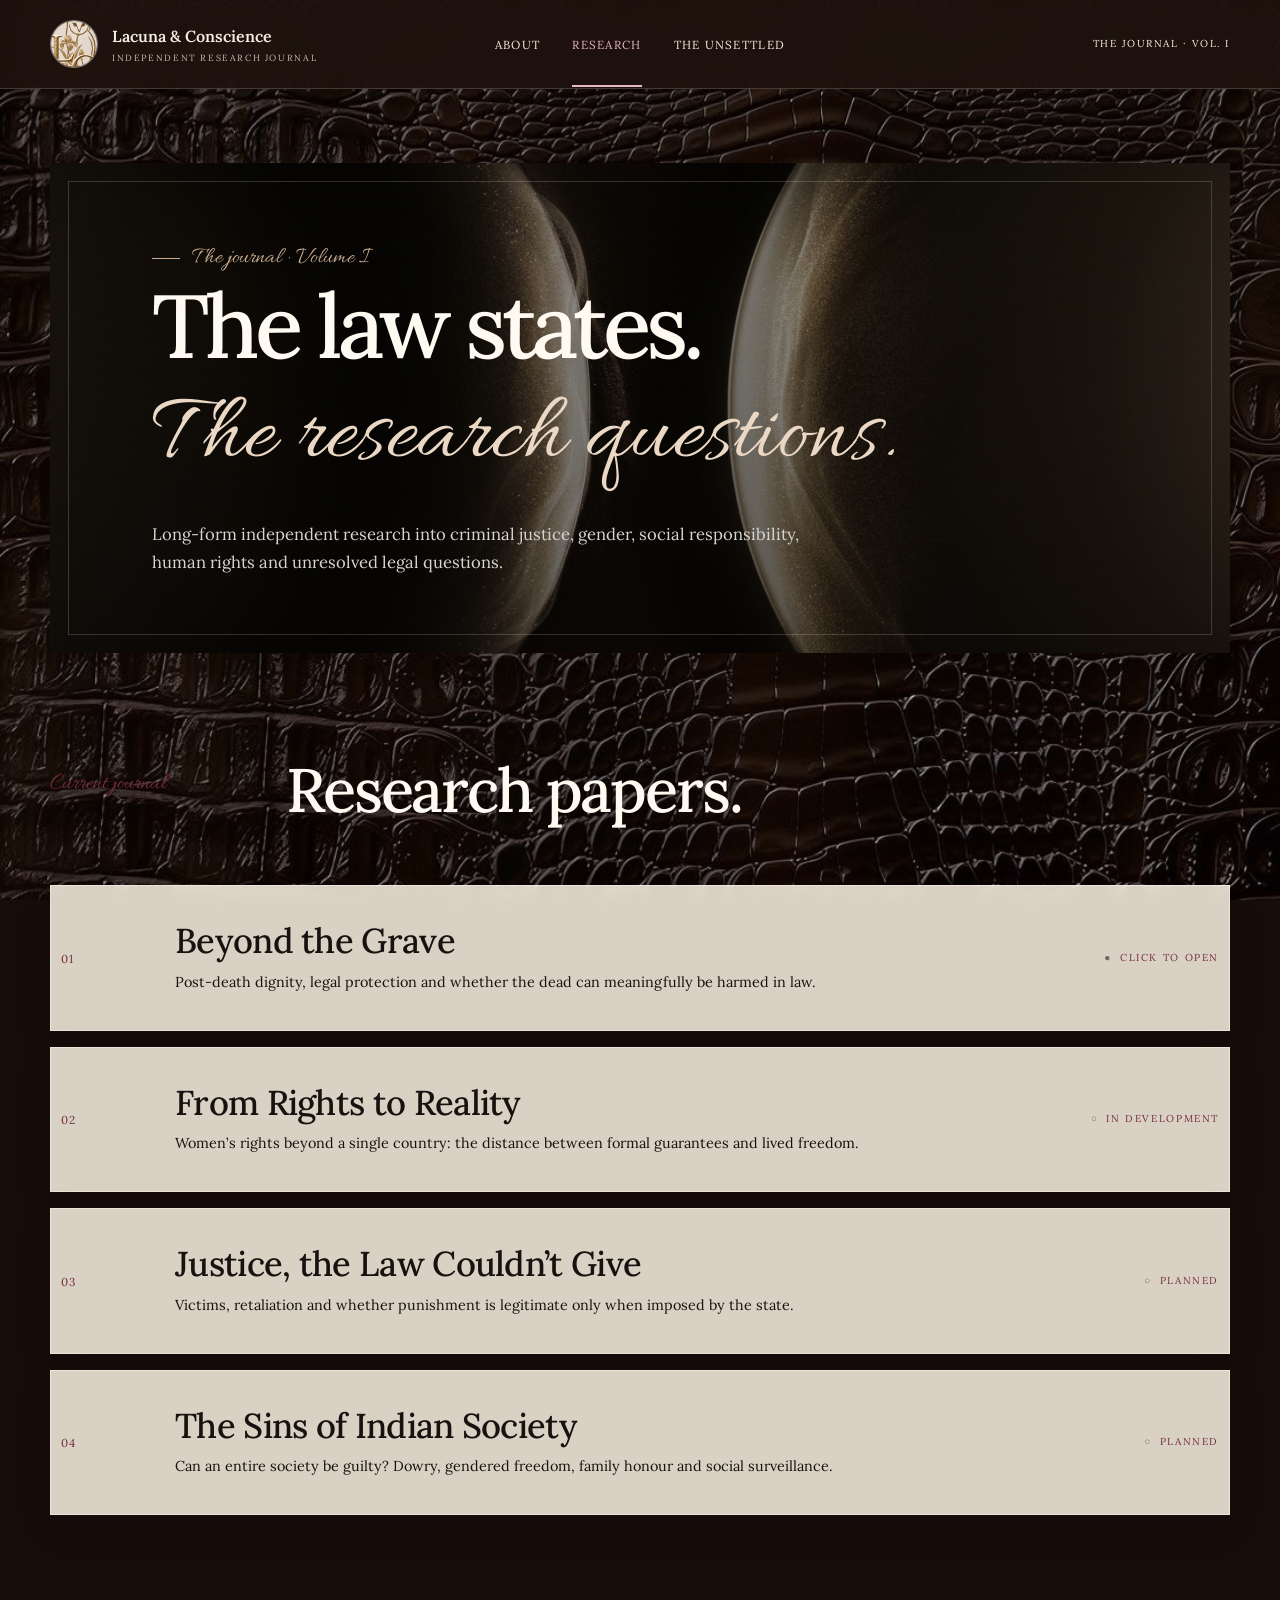
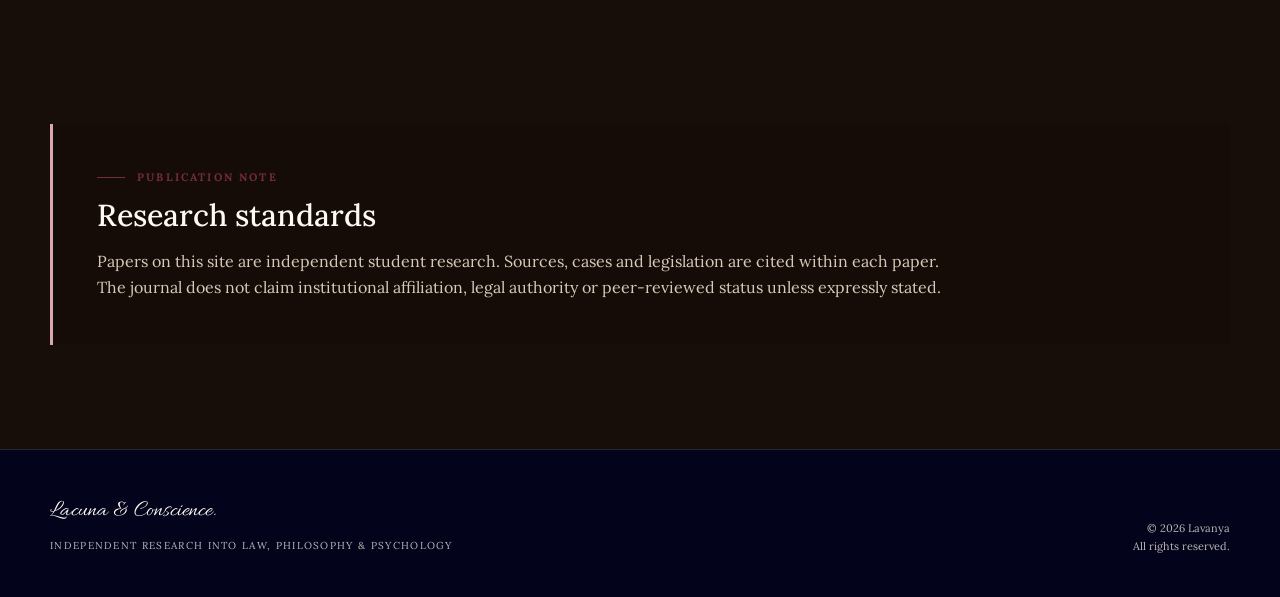
==== research.html @ 78ddcd19 "Add files via upload" ====
<!doctype html><html lang="en"><head><meta charset="utf-8"><meta name="viewport" content="width=device-width,initial-scale=1"><title>Research — Lacuna &amp; Conscience</title><meta name="description" content="Independent research papers from Lacuna &amp; Conscience."><link rel="icon" type="image/png" href="favicon.png"><link rel="apple-touch-icon" href="logo-iris-owl.png"><link rel="preconnect" href="https://fonts.googleapis.com"><link rel="preconnect" href="https://fonts.gstatic.com" crossorigin><link href="https://fonts.googleapis.com/css2?family=Allura&family=Lora:ital,wght@0,400;0,500;0,600;0,700;1,400&display=swap" rel="stylesheet"><link rel="stylesheet" href="styles.css?v=22"></head><body>
<header class="site-header"><div class="wrap nav"><a class="brand" href="index.html"><span class="monogram"><img src="logo-iris-owl.png" alt=""></span><span class="brand-copy"><strong>Lacuna &amp; Conscience</strong><small>Independent research journal</small></span></a><button class="mobile-toggle" aria-label="Open navigation" aria-expanded="false">☰</button><nav class="nav-links"><a href="index.html">About</a><a class="active" href="/lavanya/research/">Research</a><a href="questions.html">The Unsettled</a></nav><div class="issue-mark">The journal · Vol. I</div></div></header>
<main><section class="hero page-hero"><div class="wrap hero-frame"><div class="hero-content"><div class="eyebrow">The journal · Volume I</div><h1>The law states. <span class="hero-script">The research questions.</span></h1><p class="hero-dek">Long-form independent research into criminal justice, gender, social responsibility, human rights and unresolved legal questions.</p></div></div></section>
<section class="section"><div class="wrap"><div class="section-intro reveal"><div class="side-note">Current journal</div><div><h2>Research papers.</h2></div></div><div class="paper-list reveal">
<a class="paper-item" href="reader.html?paper=beyond-the-grave"><div class="paper-no">01</div><div><h3>Beyond the Grave</h3><p>Post-death dignity, legal protection and whether the dead can meaningfully be harmed in law.</p></div><div class="status live">Click to Open</div></a>
<a class="paper-item" href="reader.html?paper=from-rights-to-reality"><div class="paper-no">02</div><div><h3>From Rights to Reality</h3><p>Women’s rights beyond a single country: the distance between formal guarantees and lived freedom.</p></div><div class="status live">In development</div></a>
<a class="paper-item" href="reader.html?paper=justice-the-law-couldnt-give"><div class="paper-no">03</div><div><h3>Justice, the Law Couldn’t Give</h3><p>Victims, retaliation and whether punishment is legitimate only when imposed by the state.</p></div><div class="status">Planned</div></a>
<a class="paper-item" href="reader.html?paper=the-sins-of-indian-society"><div class="paper-no">04</div><div><h3>The Sins of Indian Society</h3><p>Can an entire society be guilty? Dowry, gendered freedom, family honour and social surveillance.</p></div><div class="status">Planned</div></a>
</div></div></section><section class="section section-rule"><div class="wrap"><div class="note-card reveal"><div class="eyebrow">Publication note</div><h3>Research standards</h3><p>Papers on this site are independent student research. Sources, cases and legislation are cited within each paper. The journal does not claim institutional affiliation, legal authority or peer-reviewed status unless expressly stated.</p></div></div></section></main>
<footer><div class="wrap footer-row"><div><div class="footer-brand">Lacuna &amp; Conscience.</div><div class="footer-copy">Independent research into law, philosophy & psychology</div></div><div class="footer-right">© <span data-year></span> Lavanya<br>All rights reserved.</div></div></footer><script src="script.js"></script><script src="research-list.js"></script></body></html>
---- styles.css ----
:root{--parchment:#eee7da;--paper:#f8f3ea;--ink:#17243b;--brown:#4d382d;--wine:#742d3a;--muted:#766b61;--line:rgba(77,56,45,.23);--max:1180px}
*{box-sizing:border-box}html{scroll-behavior:smooth}body{margin:0;background:var(--parchment);color:var(--brown);font-family:"Lora",Georgia,serif;line-height:1.68;-webkit-font-smoothing:antialiased}a{color:inherit;text-decoration:none}button{font:inherit}.wrap{width:min(calc(100% - 64px),var(--max));margin-inline:auto}.eyebrow{display:flex;align-items:center;gap:12px;color:var(--wine);font-size:.68rem;font-weight:700;letter-spacing:.2em;text-transform:uppercase}.eyebrow:before{content:"";width:28px;height:1px;background:currentColor}
.site-header{position:sticky;top:0;z-index:30;background:rgba(238,231,218,.93);backdrop-filter:blur(16px);border-bottom:1px solid var(--line)}.nav{min-height:88px;display:grid;grid-template-columns:1fr auto 1fr;align-items:center}.brand{display:flex;align-items:center;gap:14px;justify-self:start}.monogram{width:42px;height:42px;border:1px solid var(--ink);border-radius:50%;display:grid;place-items:center;color:var(--ink);font-size:.78rem;font-weight:600;letter-spacing:-.06em}.brand-copy strong{display:block;color:var(--ink);font-size:1rem;font-weight:600}.brand-copy small{display:block;margin-top:1px;color:var(--muted);font-size:.56rem;letter-spacing:.18em;text-transform:uppercase}.nav-links{display:flex;gap:32px;justify-self:center;font-size:.73rem;letter-spacing:.11em;text-transform:uppercase}.nav-links a{padding:34px 0 30px;border-bottom:2px solid transparent}.nav-links a:hover,.nav-links a.active{color:var(--wine);border-color:var(--wine)}.issue-mark{justify-self:end;font-size:.63rem;letter-spacing:.15em;text-transform:uppercase;color:var(--muted)}.mobile-toggle{display:none;border:0;background:transparent;color:var(--ink);font-size:1.4rem}
.hero{padding:74px 0 0}.hero-frame{position:relative;min-height:590px;overflow:hidden;background:var(--ink);color:var(--paper);padding:76px 8%;display:grid;align-content:center}.hero-frame:before{content:"";position:absolute;inset:18px;border:1px solid rgba(248,243,234,.18);pointer-events:none}.hero-frame:after{content:"§";position:absolute;right:7%;bottom:-112px;color:rgba(248,243,234,.035);font-size:25rem;line-height:1}.hero-content{position:relative;z-index:1;max-width:940px}.hero .eyebrow{color:#c8ac91}h1,h2,h3{margin:0;font-weight:500;line-height:1.08}h1{font-size:clamp(3.8rem,8.2vw,7.8rem);letter-spacing:-.055em}.hero-title em{color:#dacbb9;font-weight:400}.hero-dek{max-width:680px;margin:30px 0 0;color:#d7d5d0;font-size:1.04rem}.hero-foot{margin-top:62px;padding-top:22px;border-top:1px solid rgba(248,243,234,.2);display:flex;justify-content:space-between;gap:20px;color:#bdb9b1;font-size:.64rem;letter-spacing:.16em;text-transform:uppercase}.page-hero .hero-frame{min-height:460px}.page-hero h1{font-size:clamp(3.5rem,7vw,6.6rem);max-width:900px}
.section{padding:104px 0}.section-rule{border-top:1px solid var(--line)}.section-intro{display:grid;grid-template-columns:180px 1fr;gap:56px;margin-bottom:62px}.section-intro h2{max-width:780px;color:var(--ink);font-size:clamp(2.35rem,4.8vw,4.5rem);letter-spacing:-.035em}.section-intro p{max-width:700px;margin:24px 0 0;color:var(--muted)}.side-note{padding-top:8px;color:var(--wine);font-size:.66rem;letter-spacing:.18em;text-transform:uppercase}
.about-grid{display:grid;grid-template-columns:.72fr 1.28fr;gap:11%}.profile-card{border-top:2px solid var(--ink);padding-top:25px}.profile-card .initial{color:var(--ink);font-size:4.6rem;line-height:1}.profile-card p{color:var(--muted);font-size:.85rem}.profile-meta{margin-top:34px;padding-top:20px;border-top:1px solid var(--line);display:grid;gap:9px;font-size:.68rem;letter-spacing:.12em;text-transform:uppercase}.bio-copy .lead{margin:0 0 32px;color:var(--ink);font-size:clamp(1.75rem,3vw,2.65rem);line-height:1.35}.bio-copy p:not(.lead){max-width:720px}.text-link{display:inline-flex;gap:14px;align-items:center;margin-top:20px;color:var(--ink);font-size:.72rem;font-weight:700;letter-spacing:.14em;text-transform:uppercase}.text-link:after{content:"→";transition:transform .2s}.text-link:hover:after{transform:translateX(6px)}
.manifesto{background:var(--brown);color:var(--paper)}.manifesto-inner{display:grid;grid-template-columns:120px 1fr;gap:56px;align-items:start}.manifesto .mark{color:#b9987b;font-size:5rem;line-height:.8}.manifesto blockquote{margin:0;max-width:920px;font-size:clamp(2rem,4.5vw,4.5rem);line-height:1.18;letter-spacing:-.025em}.manifesto cite{display:block;margin-top:28px;color:#cabbac;font-size:.67rem;font-style:normal;letter-spacing:.18em;text-transform:uppercase}
.pillars{display:grid;grid-template-columns:repeat(3,1fr);border-top:1px solid var(--line);border-bottom:1px solid var(--line)}.pillar{min-height:330px;padding:34px;border-right:1px solid var(--line)}.pillar:last-child{border-right:0}.pillar .num{color:var(--wine);font-size:.65rem;letter-spacing:.16em}.pillar h3{margin:70px 0 17px;color:var(--ink);font-size:1.65rem}.pillar p{color:var(--muted);font-size:.9rem}
.paper-list{border-top:1px solid var(--line)}.paper-item{display:grid;grid-template-columns:84px 1fr 170px;gap:30px;padding:36px 10px;border-bottom:1px solid var(--line);align-items:center;transition:background .25s,padding .25s}.paper-item:hover{background:rgba(248,243,234,.64);padding-inline:22px}.paper-no{color:var(--wine);font-size:.72rem;letter-spacing:.12em}.paper-item h3{color:var(--ink);font-size:clamp(1.45rem,2.7vw,2.25rem);letter-spacing:-.02em}.paper-item p{max-width:720px;margin:10px 0 0;color:var(--muted);font-size:.9rem}.status{justify-self:end;color:var(--muted);font-size:.63rem;letter-spacing:.16em;text-transform:uppercase}.status:before{content:"○";margin-right:8px;color:var(--muted)}.status.live{color:var(--wine)}.status.live:before{content:"●"}.note-card{padding:44px;background:var(--paper);border-left:3px solid var(--wine)}.note-card h3{margin:12px 0;color:var(--ink);font-size:1.9rem}.note-card p{max-width:850px;margin-bottom:0;color:var(--muted)}
.question-grid{display:grid;grid-template-columns:repeat(2,1fr);border-top:1px solid var(--line);border-left:1px solid var(--line)}.question{min-height:280px;padding:38px;border-right:1px solid var(--line);border-bottom:1px solid var(--line);display:flex;flex-direction:column;justify-content:space-between;transition:background .25s}.question:hover{background:var(--paper)}.question .q{color:var(--ink);font-size:clamp(1.4rem,2.4vw,2rem);line-height:1.35}.question .topic{color:var(--wine);font-size:.62rem;letter-spacing:.16em;text-transform:uppercase}
footer{padding:42px 0;background:var(--ink);color:#bcbab5}.footer-row{display:grid;grid-template-columns:1fr auto;gap:30px;align-items:end}.footer-brand{color:var(--paper);font-size:1.2rem}.footer-copy{margin-top:7px;font-size:.63rem;letter-spacing:.13em;text-transform:uppercase}.footer-right{text-align:right;font-size:.68rem}.reveal{opacity:0;transform:translateY(14px);transition:opacity .7s ease,transform .7s ease}.reveal.visible{opacity:1;transform:none}@media(prefers-reduced-motion:reduce){.reveal{opacity:1;transform:none;transition:none}}
@media(max-width:820px){.wrap{width:min(calc(100% - 30px),var(--max))}.nav{grid-template-columns:1fr auto;min-height:76px}.issue-mark{display:none}.mobile-toggle{display:block;justify-self:end}.nav-links{display:none;position:absolute;inset:76px 0 auto;padding:10px 22px 22px;background:var(--parchment);border-bottom:1px solid var(--line);flex-direction:column;gap:0}.nav-links.open{display:flex}.nav-links a{padding:16px 0;border-bottom:1px solid var(--line)}.hero{padding-top:24px}.hero-frame{min-height:540px;padding:62px 34px}.hero-frame:before{inset:11px}h1{font-size:clamp(3.2rem,15vw,5rem)}.hero-foot{flex-direction:column}.section{padding:72px 0}.section-intro,.about-grid,.manifesto-inner{grid-template-columns:1fr;gap:28px}.pillars{grid-template-columns:1fr}.pillar{min-height:auto;border-right:0;border-bottom:1px solid var(--line)}.pillar:last-child{border-bottom:0}.pillar h3{margin-top:36px}.paper-item{grid-template-columns:48px 1fr;gap:16px}.status{grid-column:2;justify-self:start}.question-grid{grid-template-columns:1fr}.footer-row{grid-template-columns:1fr}.footer-right{text-align:left}}
@media(max-width:480px){.brand-copy small{display:none}.hero-frame{padding-inline:27px}.hero-dek{font-size:.92rem}.question{min-height:240px;padding:28px}}

/* Polka-dot editorial edition */
:root{--parchment:#f7f3e9;--paper:#fffaf1;--ink:#101a2d;--brown:#2c1b15;--muted:#71675e;--line:rgba(44,27,21,.21)}
body.polka-page{background-color:var(--parchment);background-image:radial-gradient(circle,rgba(116,45,58,.16) 1.35px,transparent 1.5px);background-size:24px 24px}
body.polka-page .section:not(.manifesto){background:rgba(247,243,233,.84)}
.site-header{background:rgba(247,243,233,.93)}
.script-accent{font-family:"Allura","Lora",serif;font-size:1.55rem;font-weight:400;letter-spacing:0;text-transform:none}
.hero-frame.floral:before{inset:0;border:0;background:url("daisy-frame.png") center/100% 100% no-repeat;mix-blend-mode:screen;opacity:.5}
.hero-title em{color:#ead9c9;font-family:"Allura","Lora",serif;font-size:1.08em;font-weight:400}
.manifesto{background-color:var(--brown);background-image:linear-gradient(rgba(44,27,21,.2),rgba(44,27,21,.2)),url("leather-texture.png");background-size:cover;background-position:center}
@media(max-width:820px){.hero-frame.floral:before{background-size:cover;opacity:.38}}

/* Lacuna & Conscience — leather edition */
:root{--ink:#04031c}
body,body.polka-page{background-color:#170d09;background-image:linear-gradient(rgba(20,10,7,.16),rgba(20,10,7,.16)),url("croc-leather.png");background-size:cover;background-attachment:fixed;color:#f2eadc}
body.polka-page .section:not(.manifesto),.section{background:transparent}
.site-header{background:rgba(31,18,14,.91);border-color:rgba(245,238,223,.18)}
.brand-copy strong,.monogram,.nav-links a,.issue-mark{color:#f6efe2}.monogram{border-color:rgba(246,239,226,.72)}
.brand-copy small{color:#cbbba9}.nav-links a:hover,.nav-links a.active{color:#e3b8bf;border-color:#e3b8bf}
.section-intro h2,.bio-copy .lead,.pillar h3,.paper-item h3,.question .q{color:#fffaf1}
.section-intro p,.profile-card p,.bio-copy p,.pillar p,.paper-item p{color:#d8cab9}
.profile-card{border-color:#f3e7d6}.profile-meta,.paper-list,.paper-item,.pillars,.pillar,.question-grid,.question{border-color:rgba(246,239,226,.22)}
.pillar,.question,.paper-item:hover{background:rgba(24,14,10,.25)}
.question:hover{background:rgba(16,26,45,.52)}
.text-link{color:#fffaf1}
.note-card{background:rgba(20,12,9,.5);border-left-color:#d9a7b0}.note-card h3{color:#fffaf1}.note-card p{color:#d8cab9}
.manifesto{background-color:#fff8e9;background-image:radial-gradient(circle,#17120f 5px,transparent 5.7px);background-size:44px 44px;color:#172136}
.manifesto blockquote{color:#172136;text-shadow:0 1px rgba(255,255,255,.55)}
.manifesto .mark{color:#742d3a}.manifesto cite{color:#5b453b}
.hero-frame:after{display:none}
.hero-frame.floral:before{background-image:url("lily-frame.png");background-size:84% 84%;opacity:.58}
.hero-script{display:inline-block;color:#ead8c4;font-family:"Allura","Lora",serif;font-size:1.08em;font-weight:400;letter-spacing:0}
.page-hero .eyebrow,.section-intro .side-note,.footer-brand{font-family:"Allura","Lora",serif;font-size:1.45rem;font-weight:400;letter-spacing:0;text-transform:none}
footer{border-top:1px solid rgba(246,239,226,.14)}
@media(max-width:820px){body,body.polka-page{background-attachment:scroll}.manifesto{background-size:36px 36px}.hero-frame.floral:before{background-size:88% 88%;opacity:.45}}
.manifesto-inner.solo{grid-template-columns:1fr}

/* Editorial homepage concept — cream masthead, monochrome law image, restrained leopard */
.concept-page{background-color:#170d09;background-image:linear-gradient(rgba(20,10,7,.16),rgba(20,10,7,.16)),url("croc-leather.png");background-size:cover;background-attachment:fixed;color:#f2eadc}
.editorial-opening{padding-top:54px}.editorial-hero{position:relative;isolation:isolate;overflow:hidden;min-height:650px;background:#f6f0e5;box-shadow:0 28px 70px rgba(0,0,0,.28)}
.editorial-cream{position:relative;z-index:2;height:360px;padding:38px 7% 0;color:#17120f;background:#f6f0e5}
.editorial-kicker{display:flex;justify-content:space-between;gap:24px;padding-bottom:18px;border-bottom:1px solid rgba(23,18,15,.32);font-size:.62rem;font-weight:600;letter-spacing:.17em;text-transform:uppercase}
.editorial-name{position:relative;display:flex;justify-content:center;align-items:flex-start;margin-top:62px;white-space:nowrap}.editorial-serif{font-size:clamp(3.4rem,7vw,7rem);font-weight:400;line-height:1;letter-spacing:-.065em}.editorial-script{position:absolute;z-index:4;top:42%;left:50%;transform:translateX(-38%);color:#04031c;font-family:"Allura","Lora",serif;font-size:clamp(7.4rem,15vw,14.5rem);font-weight:400;line-height:.72;letter-spacing:-.03em}
.editorial-photo{position:relative;height:330px;margin:0;overflow:hidden;background:#050505}.editorial-photo img{width:100%;height:100%;display:block;object-fit:cover;object-position:center 36%;filter:grayscale(1) contrast(1.12) brightness(.8)}
.editorial-photo:after{content:"";position:absolute;inset:0;background:linear-gradient(180deg,rgba(4,3,28,.06),rgba(4,3,28,.38));pointer-events:none}.editorial-photo figcaption{position:absolute;z-index:2;right:5%;bottom:22px;left:5%;display:flex;justify-content:space-between;gap:20px;color:#f8f1e5;font-size:.61rem;letter-spacing:.16em;text-transform:uppercase}
.concept-page .manifesto{background-color:#26150e;background-image:linear-gradient(rgba(15,8,5,.08),rgba(15,8,5,.08)),url("cheetah-print.png");background-size:cover;background-position:center 46%}
.concept-page .manifesto-inner{position:relative;padding:46px 94px 46px 54px;background:rgba(255,248,233,.91);box-shadow:0 20px 54px rgba(42,25,18,.19)}.concept-page .manifesto blockquote{color:#17120f;text-shadow:none}.concept-page .manifesto .mark{color:#742d3a}.concept-page .manifesto .mark-close{position:absolute;right:42px;bottom:38px}.concept-page .manifesto cite{color:#5b453b}
@media(max-width:820px){.concept-page{background-attachment:scroll}.editorial-opening{padding-top:24px}.editorial-hero{min-height:560px}.editorial-cream{height:310px;padding:28px 7% 0}.editorial-kicker span:last-child{display:none}.editorial-name{left:-6%;margin-top:58px}.editorial-serif{font-size:clamp(2.8rem,12vw,5rem)}.editorial-script{top:58%;transform:translateX(-45%);font-size:clamp(5.8rem,25vw,9rem)}.editorial-photo{height:280px}.editorial-photo figcaption{flex-direction:column;gap:5px}.concept-page .manifesto-inner{padding:34px 60px 34px 28px}.concept-page .manifesto .mark-close{right:22px;bottom:24px;font-size:4rem}}

/* Textured hero treatment for Research and The Unsettled */
.page-hero .hero-frame{background-color:#0b0805;background-image:linear-gradient(rgba(7,5,3,.42),rgba(7,5,3,.62)),url("black-gold-hero.jpeg");background-size:cover;background-position:center}

/* Final readable card treatment */
.paper-list{display:grid;gap:16px;border-top:0}.paper-item{border:1px solid rgba(255,250,241,.5);background:rgba(255,248,233,.84);box-shadow:0 12px 34px rgba(4,3,28,.18);backdrop-filter:blur(5px)}.paper-item:hover{background:rgba(255,250,242,.92)}
.paper-item h3,.paper-item p{color:#17120f}.paper-item .paper-no,.paper-item .status{color:#742d3a}
.question-grid{gap:16px;border:0}.question{border:1px solid rgba(255,250,241,.5);background:rgba(255,248,233,.82);box-shadow:0 12px 34px rgba(4,3,28,.18);backdrop-filter:blur(5px)}.question:hover{background:rgba(255,250,242,.91)}.question .q{color:#17120f}.question .topic{color:#742d3a;font-weight:700}
@media(max-width:820px){.paper-item,.question{background:rgba(255,248,233,.88)}}

/* Author profile */
.author-card{padding-top:0;border-top:0}.author-portrait{position:relative;aspect-ratio:4/5;margin:0 0 24px;overflow:hidden;border:1px solid rgba(255,250,241,.28);background:#100907;box-shadow:0 20px 48px rgba(0,0,0,.26)}.author-portrait:after{content:"";position:absolute;inset:0;box-shadow:inset 0 0 0 1px rgba(255,248,233,.11);pointer-events:none}.author-portrait img{width:100%;height:100%;display:block;object-fit:cover;object-position:50% 34%;filter:saturate(.82) contrast(1.04)}.author-name{color:#fffaf1;font-size:1.22rem;font-weight:600;letter-spacing:-.015em}.author-copy .eyebrow{margin-bottom:22px}.about-heading{margin:0 0 28px;color:#fffaf1;font-size:clamp(2.8rem,5vw,5.2rem);font-weight:700;letter-spacing:-.045em}.author-copy p{max-width:720px;margin:0;color:#e2d6c8;font-size:1.03rem;line-height:1.85}.readable-panel{display:block;width:100%;box-sizing:border-box;background:#020202;border:1px solid rgba(255,250,241,.34);box-shadow:0 20px 52px rgba(0,0,0,.42);padding:28px 30px}.journal-intro{display:block;max-width:980px}.journal-intro .journal-description{max-width:900px;margin-top:24px}.journal-intro p{max-width:900px;margin:0;font-size:1rem;line-height:1.75}.journal-intro p+p{margin-top:16px}
@media(max-width:820px){.author-copy{order:1}.author-card{order:2}.author-portrait{width:min(78%,300px);aspect-ratio:4/5;margin:0 auto 24px}.about-heading{margin-bottom:20px}.readable-panel{padding:23px 22px}}

/* Owl-and-iris journal identity */
.monogram{width:48px;height:48px;padding:0;border:1px solid rgba(246,239,226,.45);border-radius:50%;overflow:hidden;background:#f6f0e5}
.monogram img{width:128%;height:128%;display:block;object-fit:cover}
.journal-title{display:flex;align-items:center;gap:20px}
.journal-title img{width:78px;height:78px;flex:0 0 78px;border-radius:50%;object-fit:cover;box-shadow:0 10px 28px rgba(0,0,0,.28)}
@media(max-width:820px){.monogram{width:46px;height:46px}.journal-title{gap:14px}.journal-title img{width:60px;height:60px;flex-basis:60px}}

/* On-site paper reader */
.paper-item:focus-visible{outline:3px solid #e3b8bf;outline-offset:5px}
.reader-main{width:min(calc(100% - 40px),1400px);margin:32px auto 60px;min-height:65vh;color:#fffaf1}
.reader-toolbar{display:flex;align-items:center;justify-content:space-between;gap:16px;position:sticky;top:88px;z-index:20;padding:14px 18px;background:#211610;border:1px solid rgba(255,250,241,.3)}
.reader-back,.reader-download{font-size:1rem}.reader-download{background:#f6f0e5;color:#251811;padding:10px 18px;border:1px solid #f6f0e5}.reader-toolbar a:focus-visible,.reader-help a:focus-visible{outline:3px solid #e3b8bf;outline-offset:4px}
.reader-title{font-size:clamp(1.8rem,4vw,3.3rem);line-height:1.2;letter-spacing:-.02em;margin:30px 0 24px;overflow-wrap:anywhere}
#reader-message{padding:28px;background:#f6f0e5;color:#251811;font-size:1rem}
#pdf-frame{display:block;width:100%;height:78vh;height:78dvh;min-height:400px;border:1px solid rgba(255,250,241,.3);background:#525659}
.reader-help{font-size:1rem}.reader-help a{text-decoration:underline;text-underline-offset:3px}
[hidden]{display:none!important}
@media(max-width:820px){.reader-toolbar{top:76px;flex-wrap:wrap;padding:12px;gap:12px}.reader-main{width:calc(100% - 24px);margin-top:20px}.reader-download{margin-left:auto;padding:9px 12px}.reader-title{margin-top:24px}}

/* Embedded journal PDF controls */
.reader-actions{display:flex;align-items:center;justify-content:flex-end;gap:12px;flex-wrap:wrap}
button.reader-download{font-family:inherit;font-size:1rem;cursor:pointer}
.reader-download:hover{background:#e3b8bf;border-color:#e3b8bf;color:#211610}
#pdf-frame:fullscreen{width:100vw;height:100vh;min-height:0;border:0;background:#525659}
@media(max-width:600px){.reader-actions{width:100%;justify-content:flex-start}.reader-actions .reader-download{margin:0;font-size:.9rem}}
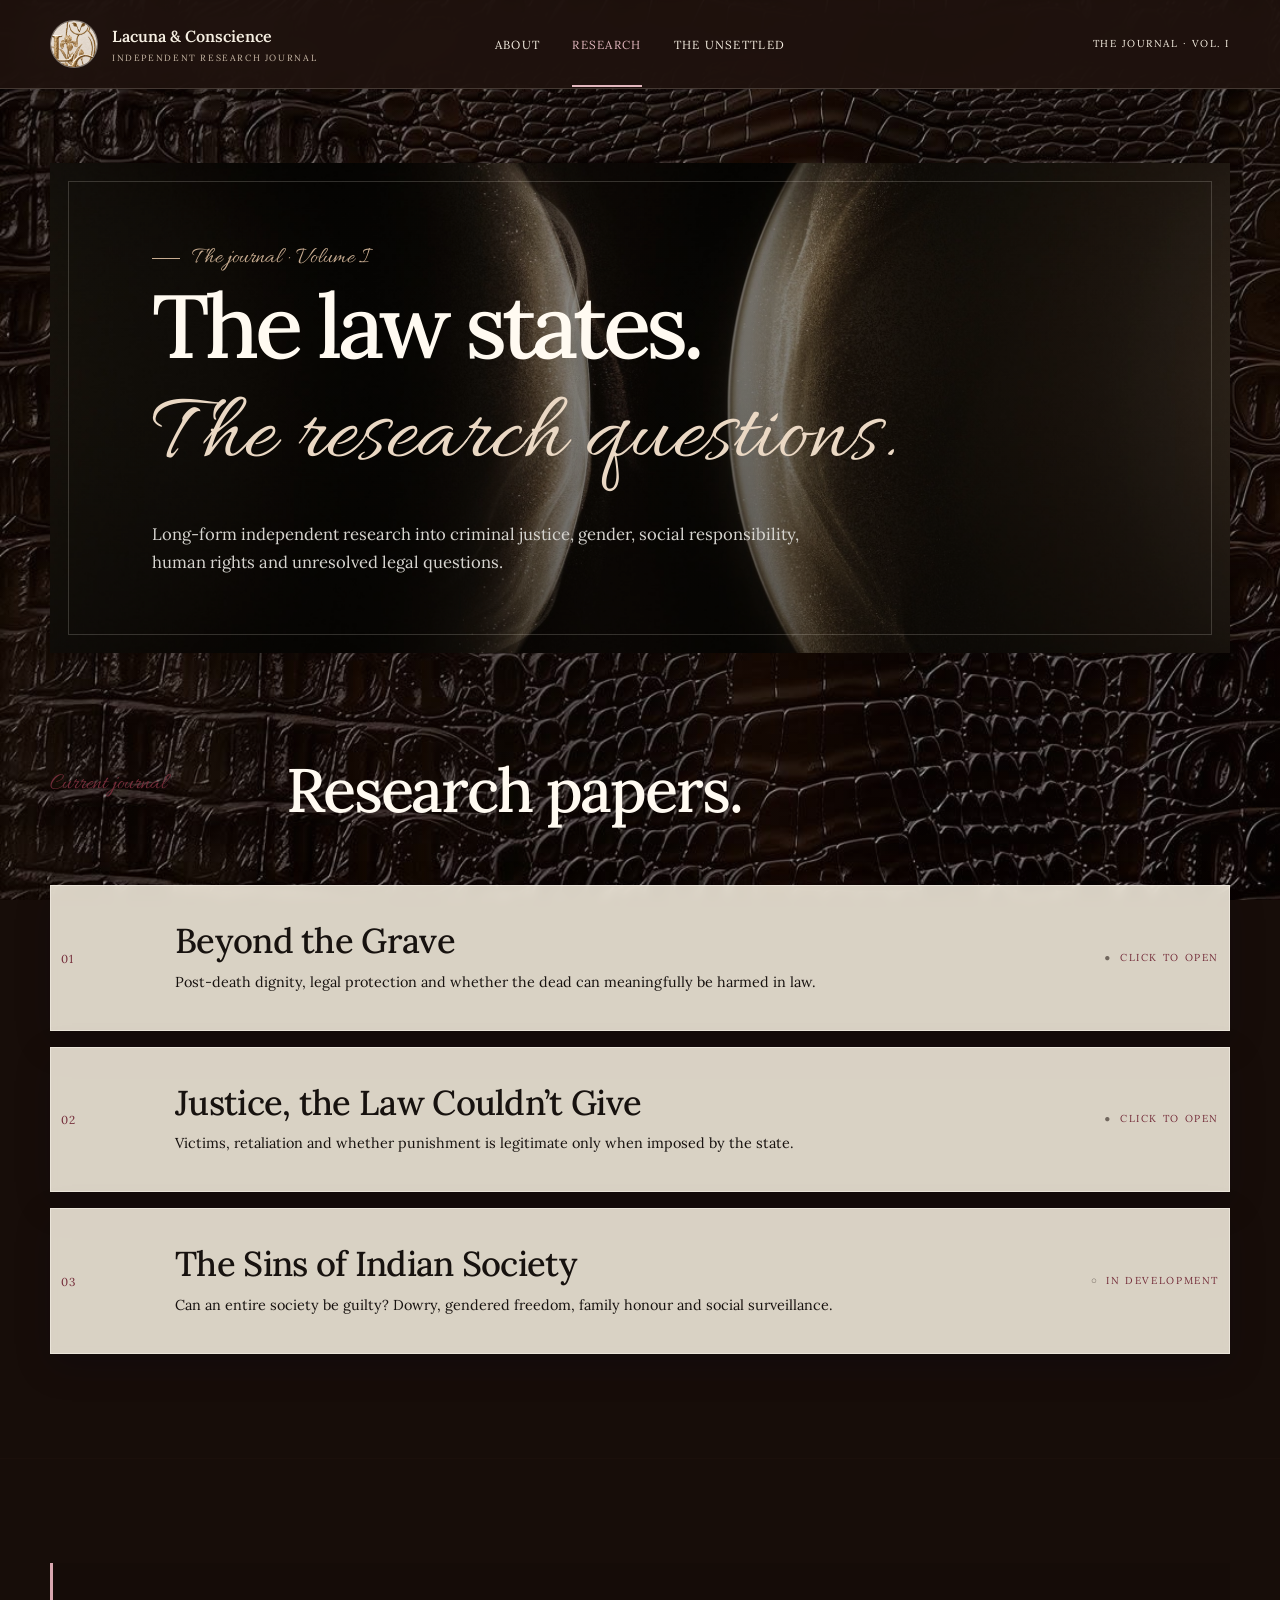
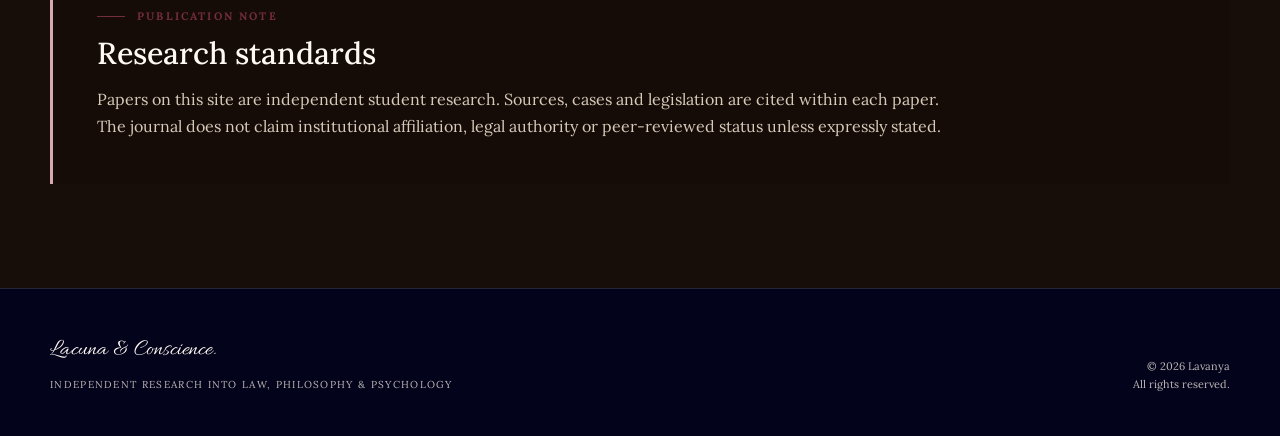
==== commit f28102c0: "Publish Justice paper and reorder research cards" ====
--- a/research.html
+++ b/research.html
@@ -3,8 +3,7 @@
 <main><section class="hero page-hero"><div class="wrap hero-frame"><div class="hero-content"><div class="eyebrow">The journal · Volume I</div><h1>The law states. <span class="hero-script">The research questions.</span></h1><p class="hero-dek">Long-form independent research into criminal justice, gender, social responsibility, human rights and unresolved legal questions.</p></div></div></section>
 <section class="section"><div class="wrap"><div class="section-intro reveal"><div class="side-note">Current journal</div><div><h2>Research papers.</h2></div></div><div class="paper-list reveal">
 <a class="paper-item" href="reader.html?paper=beyond-the-grave"><div class="paper-no">01</div><div><h3>Beyond the Grave</h3><p>Post-death dignity, legal protection and whether the dead can meaningfully be harmed in law.</p></div><div class="status live">Click to Open</div></a>
-<a class="paper-item" href="reader.html?paper=from-rights-to-reality"><div class="paper-no">02</div><div><h3>From Rights to Reality</h3><p>Women’s rights beyond a single country: the distance between formal guarantees and lived freedom.</p></div><div class="status live">In development</div></a>
-<a class="paper-item" href="reader.html?paper=justice-the-law-couldnt-give"><div class="paper-no">03</div><div><h3>Justice, the Law Couldn’t Give</h3><p>Victims, retaliation and whether punishment is legitimate only when imposed by the state.</p></div><div class="status">Planned</div></a>
-<a class="paper-item" href="reader.html?paper=the-sins-of-indian-society"><div class="paper-no">04</div><div><h3>The Sins of Indian Society</h3><p>Can an entire society be guilty? Dowry, gendered freedom, family honour and social surveillance.</p></div><div class="status">Planned</div></a>
+<a class="paper-item" href="reader.html?paper=justice-the-law-couldnt-give"><div class="paper-no">02</div><div><h3>Justice, the Law Couldn’t Give</h3><p>Victims, retaliation and whether punishment is legitimate only when imposed by the state.</p></div><div class="status live">Click to Open</div></a>
+<a class="paper-item" href="reader.html?paper=the-sins-of-indian-society"><div class="paper-no">03</div><div><h3>The Sins of Indian Society</h3><p>Can an entire society be guilty? Dowry, gendered freedom, family honour and social surveillance.</p></div><div class="status">In development</div></a>
 </div></div></section><section class="section section-rule"><div class="wrap"><div class="note-card reveal"><div class="eyebrow">Publication note</div><h3>Research standards</h3><p>Papers on this site are independent student research. Sources, cases and legislation are cited within each paper. The journal does not claim institutional affiliation, legal authority or peer-reviewed status unless expressly stated.</p></div></div></section></main>
 <footer><div class="wrap footer-row"><div><div class="footer-brand">Lacuna &amp; Conscience.</div><div class="footer-copy">Independent research into law, philosophy & psychology</div></div><div class="footer-right">© <span data-year></span> Lavanya<br>All rights reserved.</div></div></footer><script src="script.js"></script><script src="research-list.js"></script></body></html>
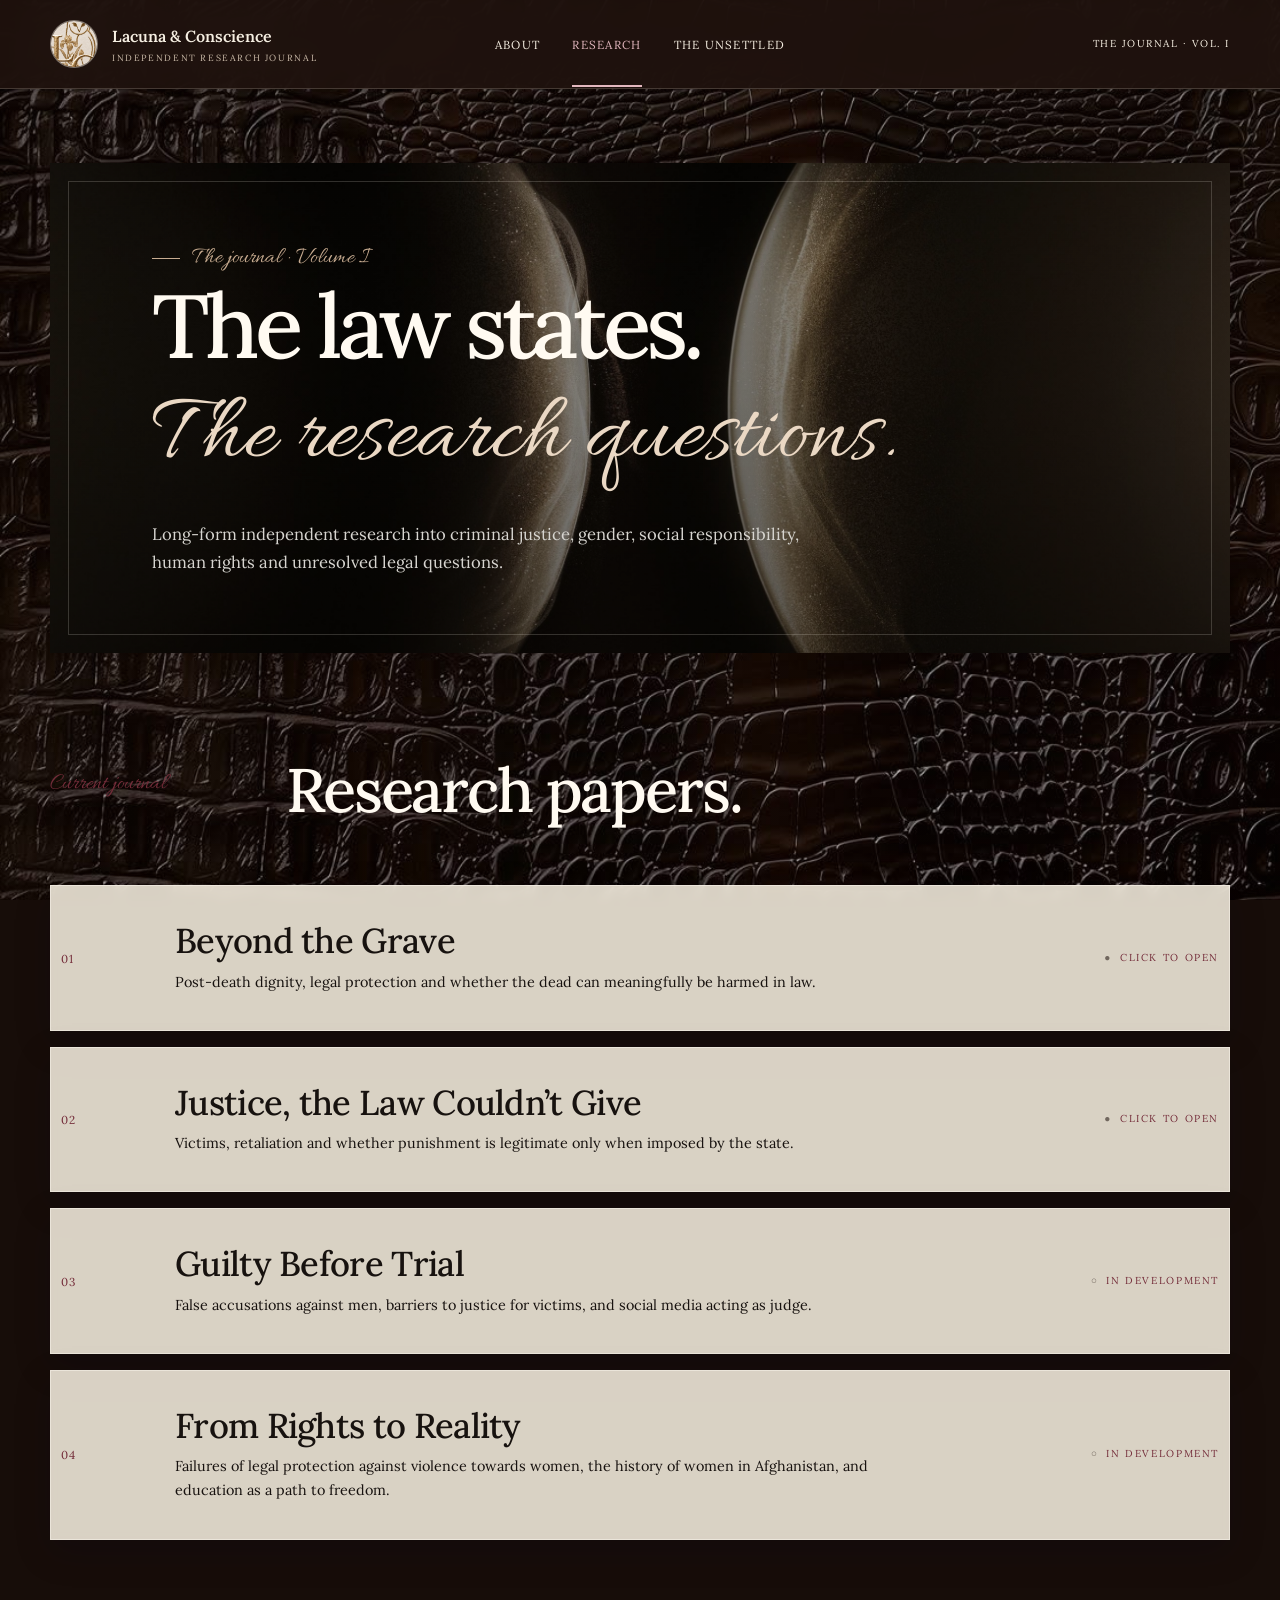
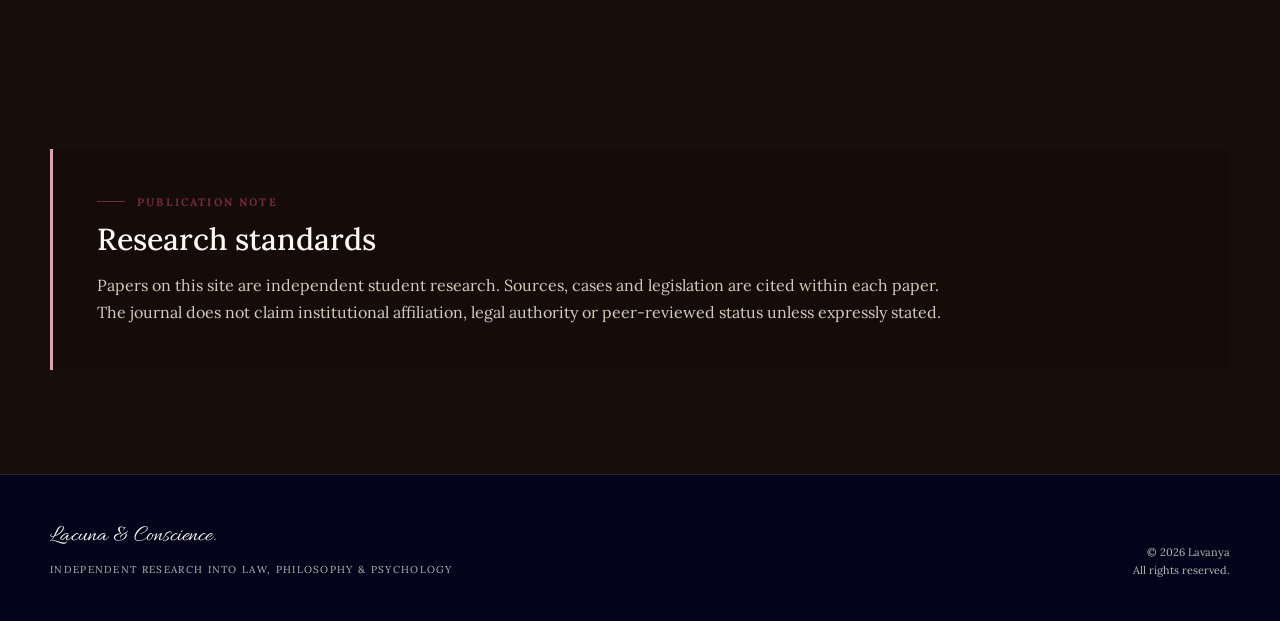
==== commit daec5740: "Update forthcoming research titles and descriptions" ====
--- a/research.html
+++ b/research.html
@@ -4,6 +4,7 @@
 <section class="section"><div class="wrap"><div class="section-intro reveal"><div class="side-note">Current journal</div><div><h2>Research papers.</h2></div></div><div class="paper-list reveal">
 <a class="paper-item" href="reader.html?paper=beyond-the-grave"><div class="paper-no">01</div><div><h3>Beyond the Grave</h3><p>Post-death dignity, legal protection and whether the dead can meaningfully be harmed in law.</p></div><div class="status live">Click to Open</div></a>
 <a class="paper-item" href="reader.html?paper=justice-the-law-couldnt-give"><div class="paper-no">02</div><div><h3>Justice, the Law Couldn’t Give</h3><p>Victims, retaliation and whether punishment is legitimate only when imposed by the state.</p></div><div class="status live">Click to Open</div></a>
-<a class="paper-item" href="reader.html?paper=the-sins-of-indian-society"><div class="paper-no">03</div><div><h3>The Sins of Indian Society</h3><p>Can an entire society be guilty? Dowry, gendered freedom, family honour and social surveillance.</p></div><div class="status">In development</div></a>
+<a class="paper-item" href="reader.html?paper=guilty-before-trial"><div class="paper-no">03</div><div><h3>Guilty Before Trial</h3><p>False accusations against men, barriers to justice for victims, and social media acting as judge.</p></div><div class="status">In development</div></a>
+<a class="paper-item" href="reader.html?paper=from-rights-to-reality"><div class="paper-no">04</div><div><h3>From Rights to Reality</h3><p>Failures of legal protection against violence towards women, the history of women in Afghanistan, and education as a path to freedom.</p></div><div class="status">In development</div></a>
 </div></div></section><section class="section section-rule"><div class="wrap"><div class="note-card reveal"><div class="eyebrow">Publication note</div><h3>Research standards</h3><p>Papers on this site are independent student research. Sources, cases and legislation are cited within each paper. The journal does not claim institutional affiliation, legal authority or peer-reviewed status unless expressly stated.</p></div></div></section></main>
 <footer><div class="wrap footer-row"><div><div class="footer-brand">Lacuna &amp; Conscience.</div><div class="footer-copy">Independent research into law, philosophy & psychology</div></div><div class="footer-right">© <span data-year></span> Lavanya<br>All rights reserved.</div></div></footer><script src="script.js"></script><script src="research-list.js"></script></body></html>
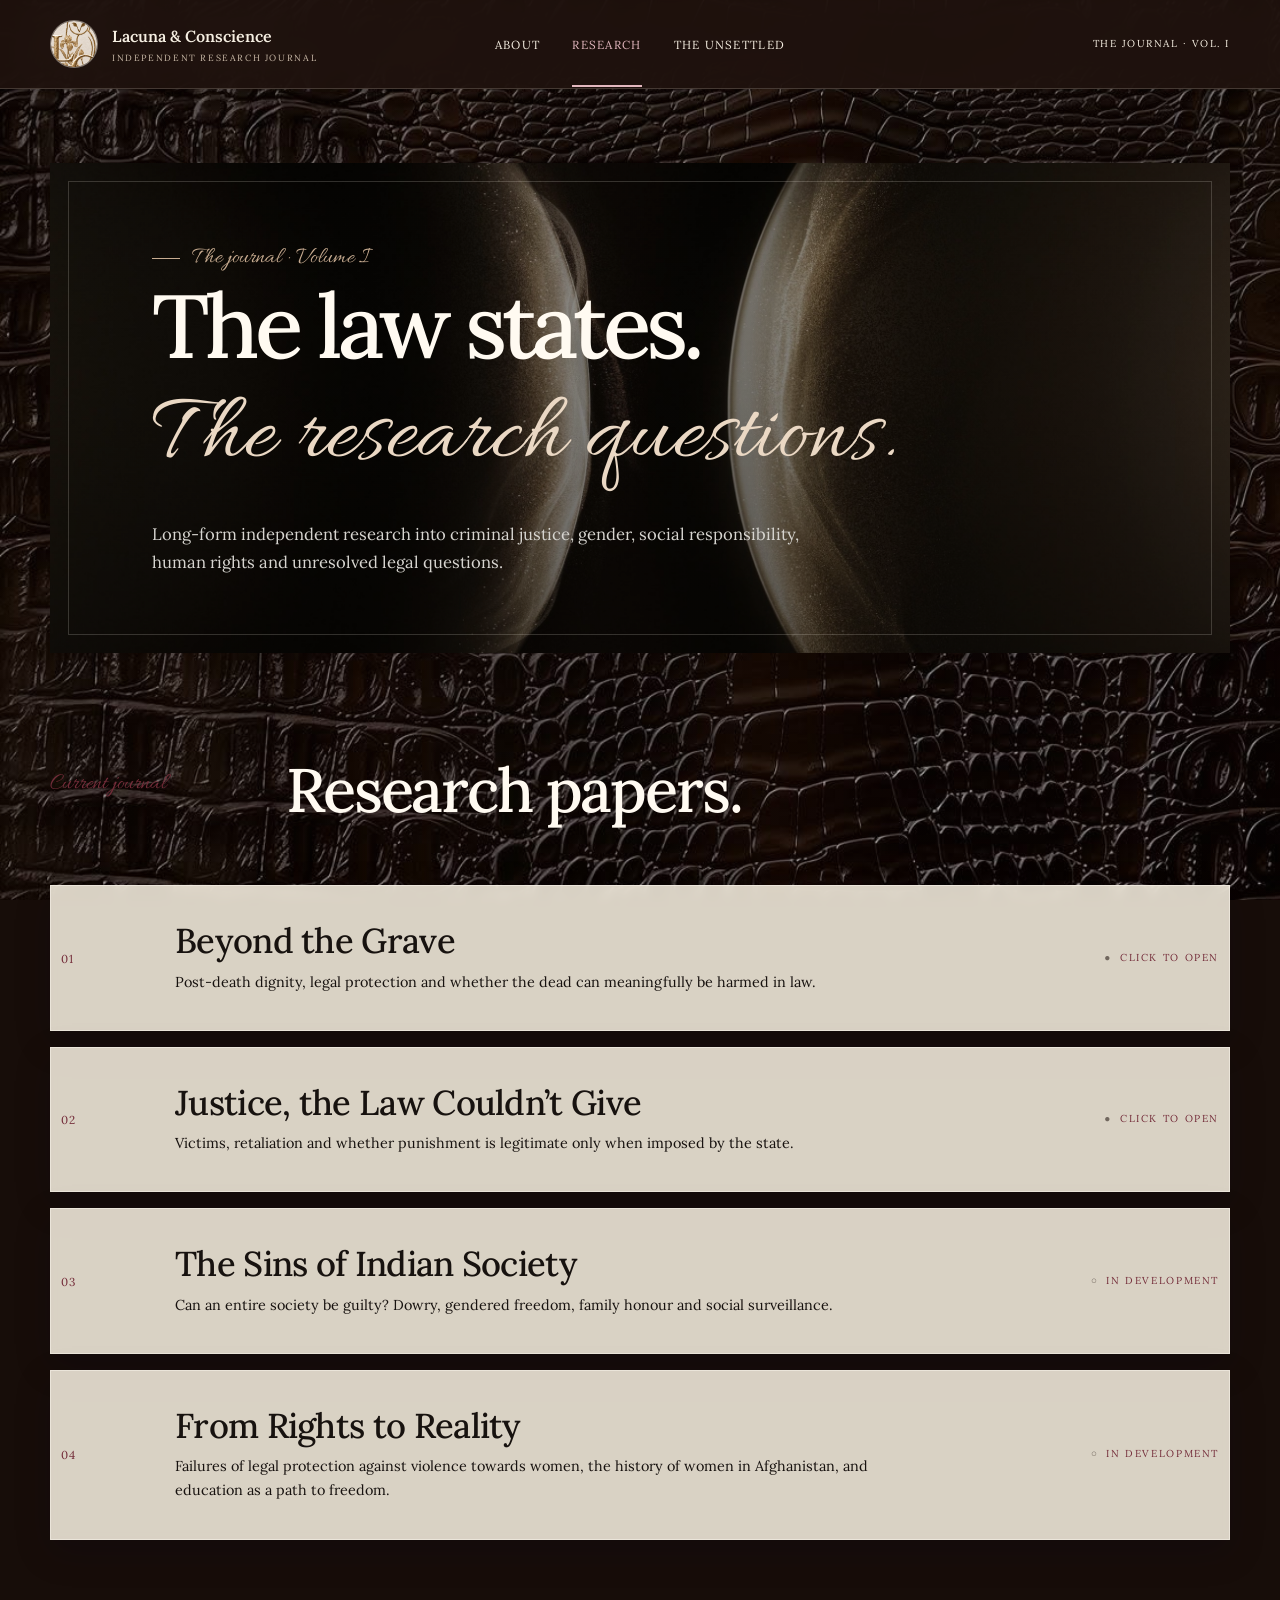
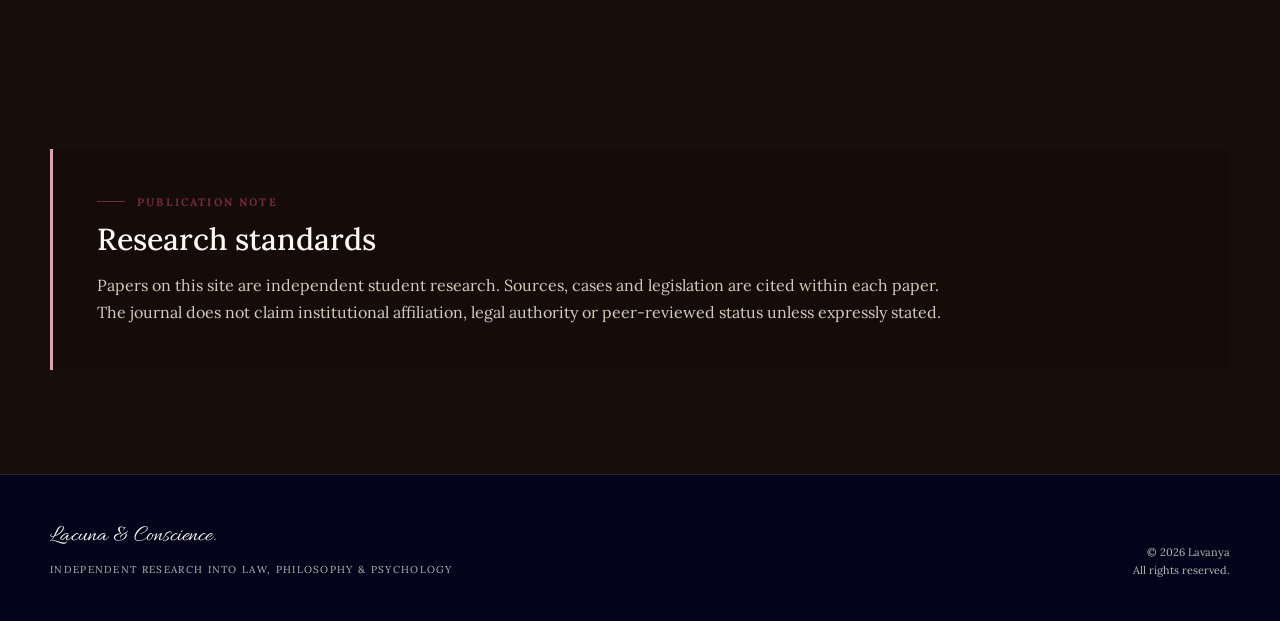
==== commit f7015ac4: "Restore Sins as third paper and fix outdated research address" ====
--- a/research.html
+++ b/research.html
@@ -4,7 +4,7 @@
 <section class="section"><div class="wrap"><div class="section-intro reveal"><div class="side-note">Current journal</div><div><h2>Research papers.</h2></div></div><div class="paper-list reveal">
 <a class="paper-item" href="reader.html?paper=beyond-the-grave"><div class="paper-no">01</div><div><h3>Beyond the Grave</h3><p>Post-death dignity, legal protection and whether the dead can meaningfully be harmed in law.</p></div><div class="status live">Click to Open</div></a>
 <a class="paper-item" href="reader.html?paper=justice-the-law-couldnt-give"><div class="paper-no">02</div><div><h3>Justice, the Law Couldn’t Give</h3><p>Victims, retaliation and whether punishment is legitimate only when imposed by the state.</p></div><div class="status live">Click to Open</div></a>
-<a class="paper-item" href="reader.html?paper=guilty-before-trial"><div class="paper-no">03</div><div><h3>Guilty Before Trial</h3><p>False accusations against men, barriers to justice for victims, and social media acting as judge.</p></div><div class="status">In development</div></a>
+<a class="paper-item" href="reader.html?paper=the-sins-of-indian-society"><div class="paper-no">03</div><div><h3>The Sins of Indian Society</h3><p>Can an entire society be guilty? Dowry, gendered freedom, family honour and social surveillance.</p></div><div class="status">In development</div></a>
 <a class="paper-item" href="reader.html?paper=from-rights-to-reality"><div class="paper-no">04</div><div><h3>From Rights to Reality</h3><p>Failures of legal protection against violence towards women, the history of women in Afghanistan, and education as a path to freedom.</p></div><div class="status">In development</div></a>
 </div></div></section><section class="section section-rule"><div class="wrap"><div class="note-card reveal"><div class="eyebrow">Publication note</div><h3>Research standards</h3><p>Papers on this site are independent student research. Sources, cases and legislation are cited within each paper. The journal does not claim institutional affiliation, legal authority or peer-reviewed status unless expressly stated.</p></div></div></section></main>
 <footer><div class="wrap footer-row"><div><div class="footer-brand">Lacuna &amp; Conscience.</div><div class="footer-copy">Independent research into law, philosophy & psychology</div></div><div class="footer-right">© <span data-year></span> Lavanya<br>All rights reserved.</div></div></footer><script src="script.js"></script><script src="research-list.js"></script></body></html>
